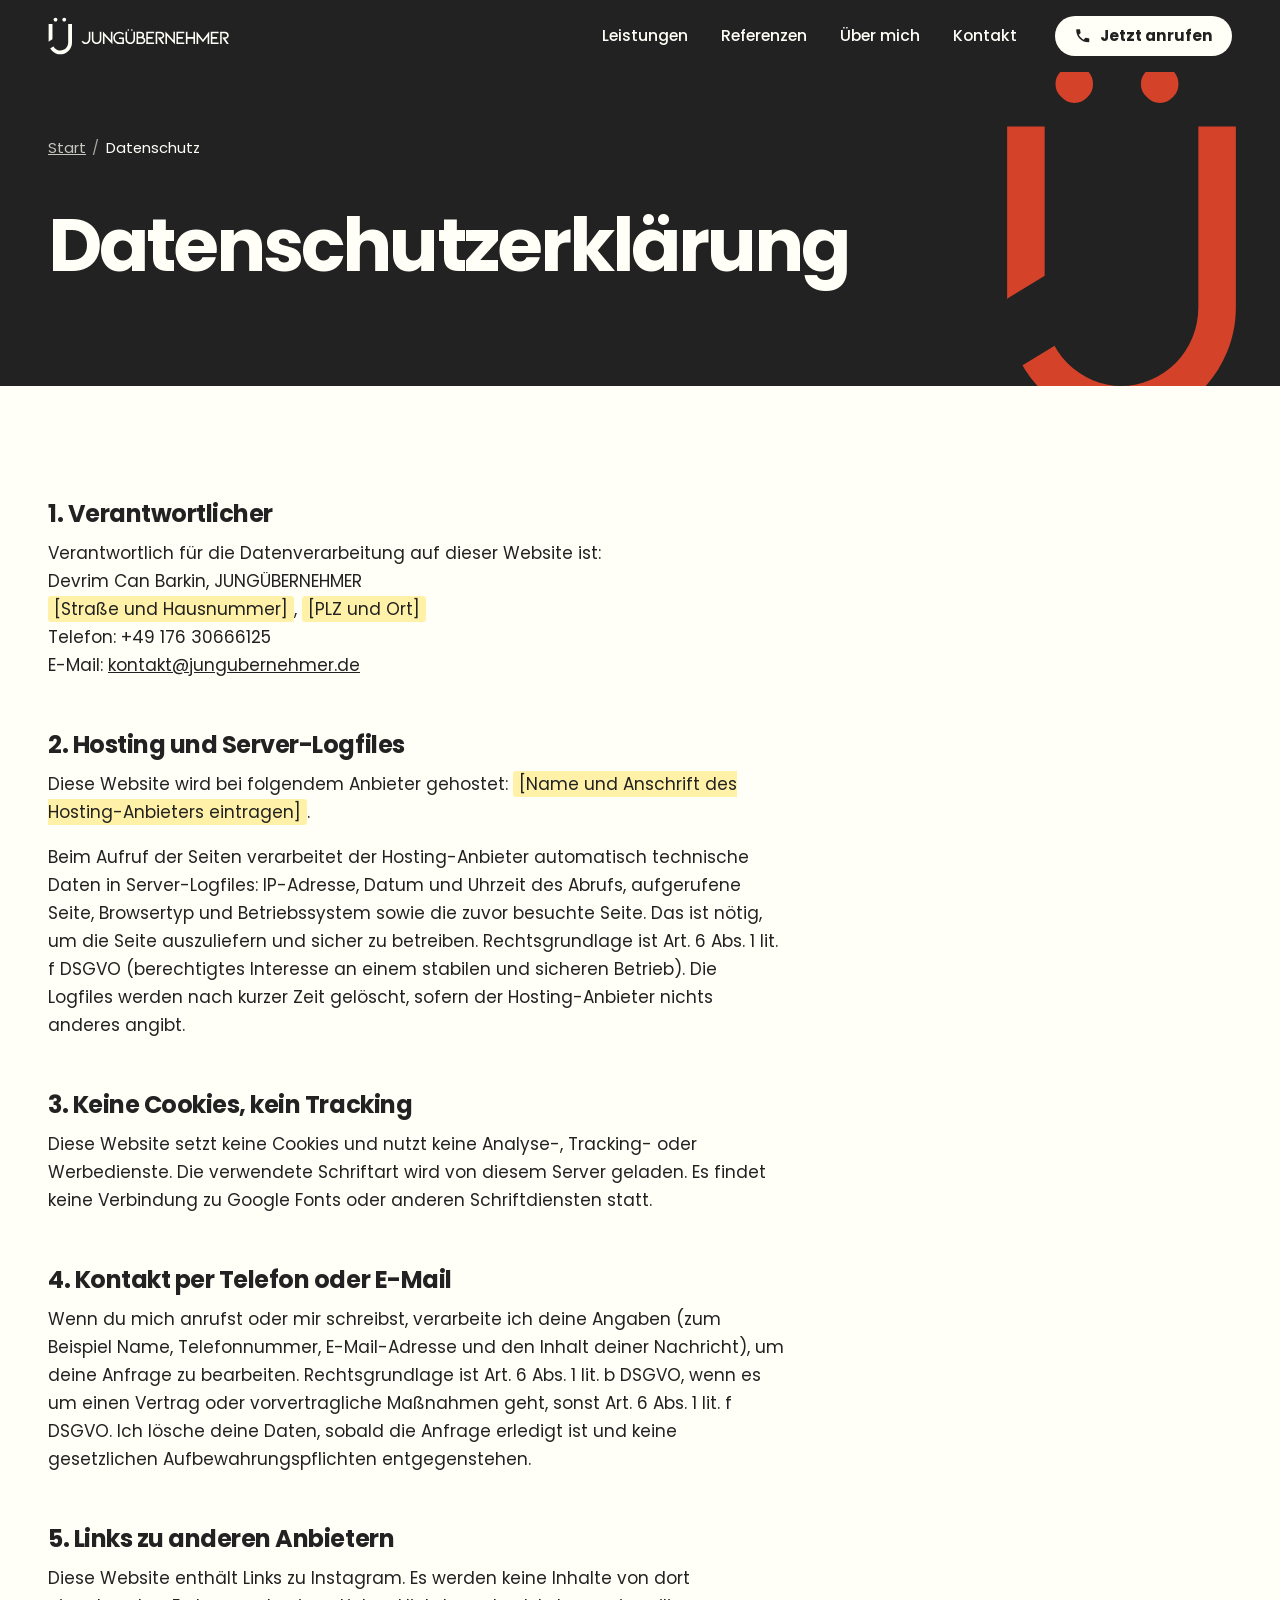
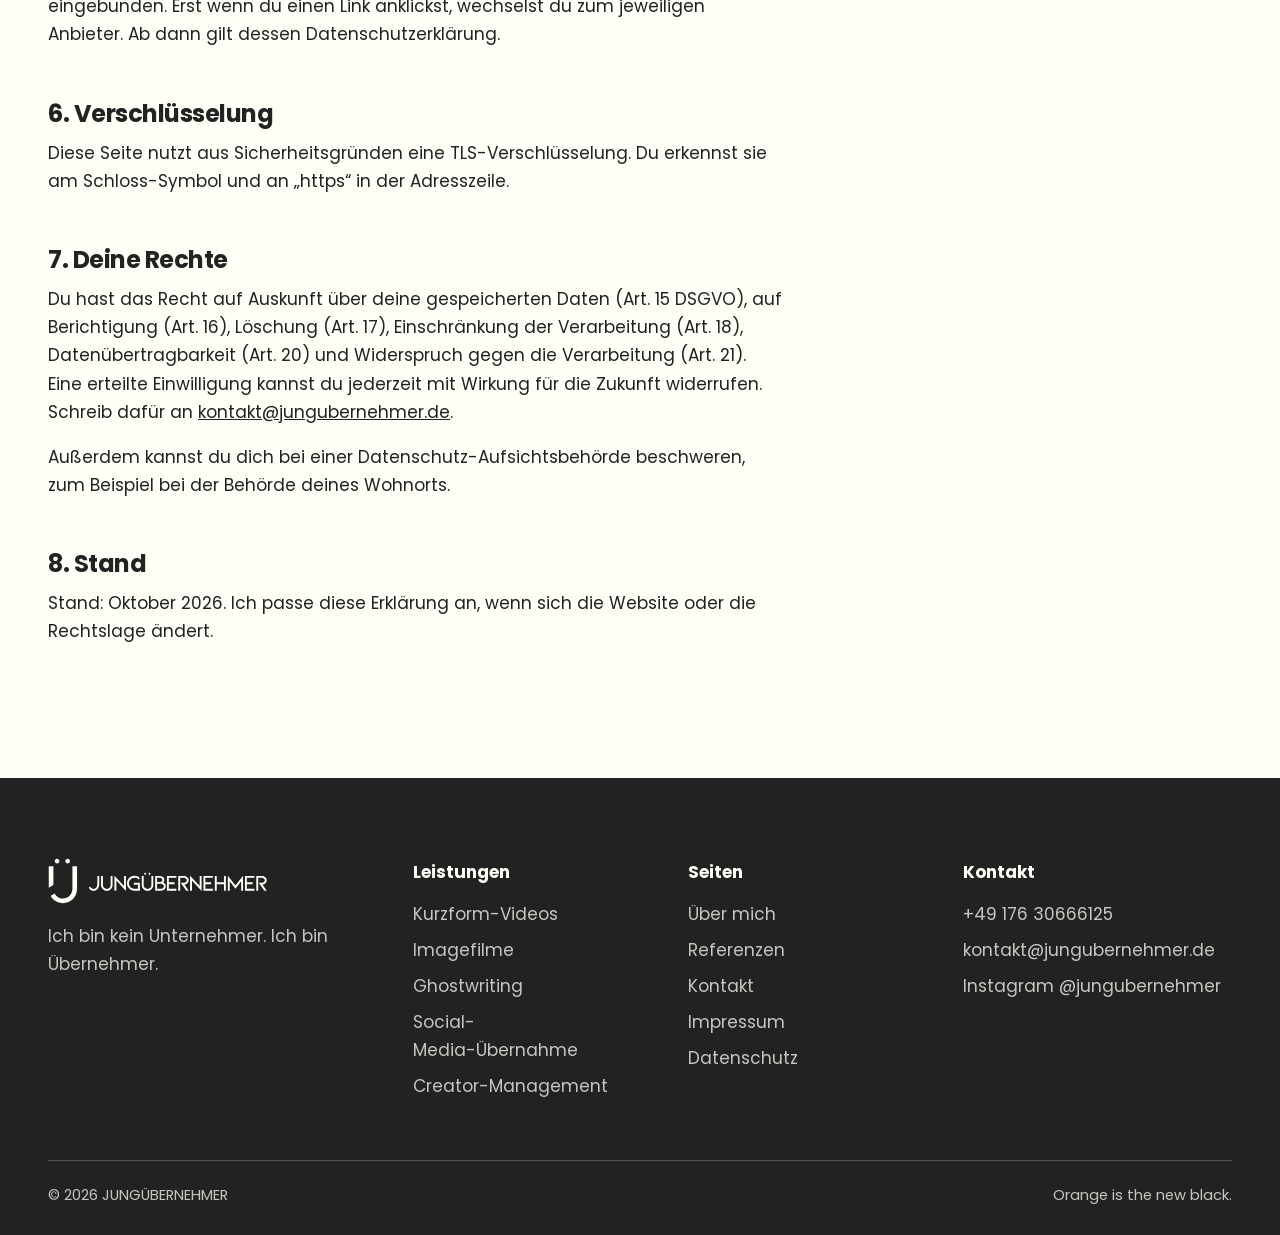
==== datenschutz/index.html @ 64e669a4 "Add files via upload" ====
<!doctype html>
<html lang="de">
<head>
<meta charset="utf-8">
<meta name="viewport" content="width=device-width, initial-scale=1">
<title>Datenschutzerklärung | JUNGÜBERNEHMER</title>
<meta name="description" content="Datenschutzerklärung von JUNGÜBERNEHMER: keine Cookies, kein Tracking, Schriften lokal gehostet. So gehe ich mit deinen Daten um.">
<meta name="robots" content="index, follow, max-image-preview:large">
<link rel="canonical" href="https://jungubernehmer.de/datenschutz/">
<meta name="theme-color" content="#d4422a">
<link rel="icon" href="/favicon.svg" type="image/svg+xml">
<link rel="icon" href="/favicon.ico" sizes="32x32">
<link rel="apple-touch-icon" href="/apple-touch-icon.png">
<link rel="manifest" href="/site.webmanifest">
<link rel="preload" href="/assets/fonts/poppins-700.woff" as="font" type="font/woff" crossorigin>
<link rel="preload" href="/assets/fonts/poppins-400.woff" as="font" type="font/woff" crossorigin>
<link rel="stylesheet" href="/assets/css/style.css">
<meta property="og:type" content="website">
<meta property="og:site_name" content="JUNGÜBERNEHMER">
<meta property="og:locale" content="de_DE">
<meta property="og:title" content="Datenschutzerklärung | JUNGÜBERNEHMER">
<meta property="og:description" content="Datenschutzerklärung von JUNGÜBERNEHMER: keine Cookies, kein Tracking, Schriften lokal gehostet. So gehe ich mit deinen Daten um.">
<meta property="og:url" content="https://jungubernehmer.de/datenschutz/">
<meta property="og:image" content="https://jungubernehmer.de/assets/img/og-image.jpg">
<meta property="og:image:type" content="image/jpeg">
<meta property="og:image:width" content="1200">
<meta property="og:image:height" content="630">
<meta property="og:image:alt" content="JUNGÜBERNEHMER: Ich bin kein Unternehmer. Ich bin Übernehmer.">
<meta name="twitter:card" content="summary_large_image">
<meta name="twitter:title" content="Datenschutzerklärung | JUNGÜBERNEHMER">
<meta name="twitter:description" content="Datenschutzerklärung von JUNGÜBERNEHMER: keine Cookies, kein Tracking, Schriften lokal gehostet. So gehe ich mit deinen Daten um.">
<meta name="twitter:image" content="https://jungubernehmer.de/assets/img/og-image.jpg">
<script type="application/ld+json">
{
  "@context": "https://schema.org",
  "@graph": [
    {
      "@type": "Organization",
      "@id": "https://jungubernehmer.de/#organization",
      "name": "JUNGÜBERNEHMER",
      "url": "https://jungubernehmer.de/",
      "logo": {
        "@type": "ImageObject",
        "url": "https://jungubernehmer.de/icon-512.png",
        "width": 512,
        "height": 512
      },
      "image": "https://jungubernehmer.de/assets/img/og-image.jpg",
      "email": "kontakt@jungubernehmer.de",
      "telephone": "+4917630666125",
      "slogan": "Ich bin kein Unternehmer, ich bin Übernehmer.",
      "description": "Kurzform-Videos, Imagefilme, Ghostwriting, Social-Media-Betreuung und Creator-Management für Unternehmen und Personen.",
      "founder": {
        "@id": "https://jungubernehmer.de/#founder"
      },
      "sameAs": [
        "https://www.instagram.com/jungubernehmer/"
      ],
      "areaServed": {
        "@type": "Country",
        "name": "Deutschland"
      },
      "contactPoint": {
        "@type": "ContactPoint",
        "contactType": "customer service",
        "telephone": "+4917630666125",
        "email": "kontakt@jungubernehmer.de",
        "availableLanguage": "German"
      }
    },
    {
      "@type": "Person",
      "@id": "https://jungubernehmer.de/#founder",
      "name": "Devrim Can Barkin",
      "jobTitle": "Gründer",
      "image": "https://jungubernehmer.de/assets/img/portrait-1040.jpg",
      "worksFor": {
        "@id": "https://jungubernehmer.de/#organization"
      }
    },
    {
      "@type": "WebSite",
      "@id": "https://jungubernehmer.de/#website",
      "url": "https://jungubernehmer.de/",
      "name": "JUNGÜBERNEHMER",
      "inLanguage": "de-DE",
      "publisher": {
        "@id": "https://jungubernehmer.de/#organization"
      }
    },
    {
      "@type": "BreadcrumbList",
      "@id": "https://jungubernehmer.de/datenschutz/#breadcrumb",
      "itemListElement": [
        {
          "@type": "ListItem",
          "position": 1,
          "name": "Start",
          "item": "https://jungubernehmer.de/"
        },
        {
          "@type": "ListItem",
          "position": 2,
          "name": "Datenschutz",
          "item": "https://jungubernehmer.de/datenschutz/"
        }
      ]
    },
    {
      "@type": "WebPage",
      "@id": "https://jungubernehmer.de/datenschutz/#webpage",
      "url": "https://jungubernehmer.de/datenschutz/",
      "name": "Datenschutzerklärung | JUNGÜBERNEHMER",
      "description": "Datenschutzerklärung von JUNGÜBERNEHMER: keine Cookies, kein Tracking, Schriften lokal gehostet. So gehe ich mit deinen Daten um.",
      "inLanguage": "de-DE",
      "isPartOf": {
        "@id": "https://jungubernehmer.de/#website"
      },
      "about": {
        "@id": "https://jungubernehmer.de/#organization"
      },
      "dateModified": "2026-10-25",
      "breadcrumb": {
        "@id": "https://jungubernehmer.de/datenschutz/#breadcrumb"
      }
    }
  ]
}
</script>
</head>
<body>
<a class="skip" href="#inhalt">Zum Inhalt springen</a>
<header class="site-header">
  <div class="wrap">
    <a class="brand" href="/" aria-label="JUNGÜBERNEHMER, zur Startseite"><img src="/assets/logo/logo-h-light.svg" width="191" height="40" alt="JUNGÜBERNEHMER"></a>
    <nav class="nav" id="hauptnavigation" aria-label="Hauptnavigation"><a href="/leistungen/">Leistungen</a><a href="/referenzen/">Referenzen</a><a href="/ueber-mich/">Über mich</a><a href="/kontakt/">Kontakt</a></nav>
    <div class="header-actions">
      <a class="btn btn--light btn--small" href="tel:+4917630666125" aria-label="Jetzt anrufen: +49 176 30666125"><svg viewBox="0 0 24 24" aria-hidden="true" focusable="false"><path d="M6.62 10.79c1.44 2.83 3.76 5.14 6.59 6.59l2.2-2.2c.27-.27.67-.36 1.02-.24 1.12.37 2.33.57 3.57.57.55 0 1 .45 1 1V20c0 .55-.45 1-1 1-9.39 0-17-7.61-17-17 0-.55.45-1 1-1h3.5c.55 0 1 .45 1 1 0 1.25.2 2.45.57 3.57.11.35.03.74-.25 1.02l-2.2 2.2z"/></svg><span>Jetzt anrufen</span></a>
      <button class="menu-toggle" type="button" aria-expanded="false" aria-controls="hauptnavigation">Menü</button>
    </div>
  </div>
</header>
<main id="inhalt">

<section class="page-hero">
  <img class="page-hero__mark" src="/assets/logo/mark-orange.svg" alt="" width="412" height="634">
  <div class="wrap">
    <nav class="crumbs" aria-label="Brotkrumen"><ol><li><a href="/">Start</a></li><li aria-current="page">Datenschutz</li></ol></nav>
    <h1>Datenschutzerklärung</h1>
    
    
  </div>
</section>
<section class="section">
  <div class="wrap">
    <div class="prose">
      <h2>1. Verantwortlicher</h2>
      <p>Verantwortlich für die Datenverarbeitung auf dieser Website ist:<br>Devrim Can Barkin, JUNGÜBERNEHMER<br><span class="platzhalter">[Straße und Hausnummer]</span>, <span class="platzhalter">[PLZ und Ort]</span><br>Telefon: +49 176 30666125<br>E-Mail: <a href="mailto:kontakt@jungubernehmer.de">kontakt@jungubernehmer.de</a></p>

      <h2>2. Hosting und Server-Logfiles</h2>
      <p>Diese Website wird bei folgendem Anbieter gehostet: <span class="platzhalter">[Name und Anschrift des Hosting-Anbieters eintragen]</span>.</p>
      <p>Beim Aufruf der Seiten verarbeitet der Hosting-Anbieter automatisch technische Daten in Server-Logfiles: IP-Adresse, Datum und Uhrzeit des Abrufs, aufgerufene Seite, Browsertyp und Betriebssystem sowie die zuvor besuchte Seite. Das ist nötig, um die Seite auszuliefern und sicher zu betreiben. Rechtsgrundlage ist Art. 6 Abs. 1 lit. f DSGVO (berechtigtes Interesse an einem stabilen und sicheren Betrieb). Die Logfiles werden nach kurzer Zeit gelöscht, sofern der Hosting-Anbieter nichts anderes angibt.</p>

      <h2>3. Keine Cookies, kein Tracking</h2>
      <p>Diese Website setzt keine Cookies und nutzt keine Analyse-, Tracking- oder Werbedienste. Die verwendete Schriftart wird von diesem Server geladen. Es findet keine Verbindung zu Google Fonts oder anderen Schriftdiensten statt.</p>

      <h2>4. Kontakt per Telefon oder E-Mail</h2>
      <p>Wenn du mich anrufst oder mir schreibst, verarbeite ich deine Angaben (zum Beispiel Name, Telefonnummer, E-Mail-Adresse und den Inhalt deiner Nachricht), um deine Anfrage zu bearbeiten. Rechtsgrundlage ist Art. 6 Abs. 1 lit. b DSGVO, wenn es um einen Vertrag oder vorvertragliche Maßnahmen geht, sonst Art. 6 Abs. 1 lit. f DSGVO. Ich lösche deine Daten, sobald die Anfrage erledigt ist und keine gesetzlichen Aufbewahrungspflichten entgegenstehen.</p>

      <h2>5. Links zu anderen Anbietern</h2>
      <p>Diese Website enthält Links zu Instagram. Es werden keine Inhalte von dort eingebunden. Erst wenn du einen Link anklickst, wechselst du zum jeweiligen Anbieter. Ab dann gilt dessen Datenschutzerklärung.</p>

      <h2>6. Verschlüsselung</h2>
      <p>Diese Seite nutzt aus Sicherheitsgründen eine TLS-Verschlüsselung. Du erkennst sie am Schloss-Symbol und an „https“ in der Adresszeile.</p>

      <h2>7. Deine Rechte</h2>
      <p>Du hast das Recht auf Auskunft über deine gespeicherten Daten (Art. 15 DSGVO), auf Berichtigung (Art. 16), Löschung (Art. 17), Einschränkung der Verarbeitung (Art. 18), Datenübertragbarkeit (Art. 20) und Widerspruch gegen die Verarbeitung (Art. 21). Eine erteilte Einwilligung kannst du jederzeit mit Wirkung für die Zukunft widerrufen. Schreib dafür an <a href="mailto:kontakt@jungubernehmer.de">kontakt@jungubernehmer.de</a>.</p>
      <p>Außerdem kannst du dich bei einer Datenschutz-Aufsichtsbehörde beschweren, zum Beispiel bei der Behörde deines Wohnorts.</p>

      <h2>8. Stand</h2>
      <p>Stand: Oktober 2026. Ich passe diese Erklärung an, wenn sich die Website oder die Rechtslage ändert.</p>
    </div>
  </div>
</section>

</main>
<footer class="site-footer">
  <div class="wrap">
    <div class="footer-grid">
      <div class="footer-brand">
        <img src="/assets/logo/logo-h-light.svg" width="220" height="46" alt="JUNGÜBERNEHMER" loading="lazy">
        <p>Ich bin kein Unternehmer. Ich bin Übernehmer.</p>
      </div>
      <nav aria-label="Leistungen">
        <p class="footer-title">Leistungen</p>
        <ul><li><a href="/leistungen/kurzform-videos/">Kurzform-Videos</a></li><li><a href="/leistungen/imagefilme/">Imagefilme</a></li><li><a href="/leistungen/ghostwriting/">Ghostwriting</a></li><li><a href="/leistungen/social-media-uebernahme/">Social-Media-Übernahme</a></li><li><a href="/leistungen/creator-management/">Creator-Management</a></li></ul>
      </nav>
      <nav aria-label="Seiten">
        <p class="footer-title">Seiten</p>
        <ul>
          <li><a href="/ueber-mich/">Über mich</a></li>
          <li><a href="/referenzen/">Referenzen</a></li>
          <li><a href="/kontakt/">Kontakt</a></li>
          <li><a href="/impressum/">Impressum</a></li>
          <li><a href="/datenschutz/">Datenschutz</a></li>
        </ul>
      </nav>
      <div>
        <p class="footer-title">Kontakt</p>
        <ul>
          <li><a href="tel:+4917630666125">+49 176 30666125</a></li>
          <li><a href="mailto:kontakt@jungubernehmer.de">kontakt@jungubernehmer.de</a></li>
          <li><a href="https://www.instagram.com/jungubernehmer/" rel="noopener">Instagram @jungubernehmer</a></li>
        </ul>
      </div>
    </div>
    <div class="footer-bottom">
      <p>© 2026 JUNGÜBERNEHMER</p>
      <p>Orange is the new black.</p>
    </div>
  </div>
</footer>
<script src="/assets/js/main.js" defer></script>
</body>
</html>
---- assets/css/style.css ----
/* JUNGÜBERNEHMER – Stylesheet
   Schrift: Poppins (selbst gehostet, keine Verbindung zu Google).
   Farben: Orange #d4422a, Tinte #222222, Papier #fffff7.
   Kontrast-Hinweis: Orange und Tinte erreichen nur ca. 3,5:1. Deshalb steht auf Orange
   ausschließlich große Schrift (ab 24 px bzw. fett ab 19 px). Kleiner Text steht auf Papier oder Tinte. */

@font-face { font-family: "Poppins"; font-weight: 400; font-style: normal; font-display: swap;
  src: url("../fonts/poppins-400.woff") format("woff"); }
@font-face { font-family: "Poppins"; font-weight: 500; font-style: normal; font-display: swap;
  src: url("../fonts/poppins-500.woff") format("woff"); }
@font-face { font-family: "Poppins"; font-weight: 700; font-style: normal; font-display: swap;
  src: url("../fonts/poppins-700.woff") format("woff"); }

:root {
  --orange: #d4422a;
  --ink: #222222;
  --paper: #fffff7;
  --paper-dim: rgba(255, 255, 247, 0.74);
  --line: rgba(34, 34, 34, 0.2);
  --line-light: rgba(255, 255, 247, 0.22);
  --wrap: 1200px;
  --gutter: clamp(20px, 5vw, 48px);
  --font: "Poppins", system-ui, -apple-system, "Segoe UI", Roboto, Arial, sans-serif;
  --focus: #222222;
}

*, *::before, *::after { box-sizing: border-box; }

html { -webkit-text-size-adjust: 100%; scroll-behavior: smooth; scroll-padding-top: 96px; }

body {
  margin: 0;
  font-family: var(--font);
  font-size: 1.0625rem;
  line-height: 1.65;
  color: var(--ink);
  background: var(--paper);
  -webkit-font-smoothing: antialiased;
  text-rendering: optimizeLegibility;
}

img, svg { display: block; max-width: 100%; height: auto; }
a { color: inherit; }
main { display: block; }

h1, h2, h3 { margin: 0; font-weight: 700; text-wrap: balance; }
h2 { font-size: clamp(1.9rem, 4.2vw, 3.25rem); line-height: 1.08; letter-spacing: -0.03em; }
h3 { font-size: 1.25rem; line-height: 1.3; letter-spacing: -0.01em; }
p { margin: 0 0 1em; max-width: 62ch; }
ul, ol { margin: 0; padding: 0; }

:focus-visible { outline: 3px solid var(--focus); outline-offset: 3px; }
.site-header, .site-footer, .section--ink, .page-hero { --focus: var(--paper); }

.wrap { width: 100%; max-width: calc(var(--wrap) + 2 * var(--gutter)); margin-inline: auto; padding-inline: var(--gutter); }

.skip { position: absolute; left: 12px; top: -80px; z-index: 100; padding: 0.7em 1.1em; background: var(--paper);
  color: var(--ink); font-weight: 700; border-radius: 999px; }
.skip:focus { top: 12px; }

/* ---------- Buttons ---------- */
.btn { display: inline-flex; align-items: center; gap: 0.6em; padding: 0.9em 1.6em; border: 2px solid transparent;
  border-radius: 999px; font-family: inherit; font-size: 1rem; font-weight: 700; line-height: 1.2; text-decoration: none;
  cursor: pointer; transition: background-color 0.2s, color 0.2s, border-color 0.2s; }
.btn svg { width: 1.15em; height: 1.15em; fill: currentColor; flex: none; }
.btn--ink { background: var(--ink); color: var(--paper); }
.btn--ink:hover { background: #000; }
.btn--light { background: var(--paper); color: var(--ink); }
.btn--light:hover { background: #fff; }
.btn--line { border-color: var(--paper); color: var(--paper); }
.btn--line:hover { background: var(--paper); color: var(--ink); }
.btn--small { padding: 0.6em 1.1em; font-size: 0.95rem; }
.actions { display: flex; flex-wrap: wrap; gap: 12px; margin: 0; }

/* ---------- Kopfzeile ---------- */
.site-header { position: sticky; top: 0; z-index: 50; background: var(--ink); color: var(--paper); }
.site-header .wrap { position: relative; display: flex; align-items: center; gap: 24px; min-height: 72px; }
.brand { display: block; line-height: 0; }
.brand img { height: 38px; width: auto; }
.nav { display: flex; align-items: center; gap: 4px; margin-left: auto; }
.nav a { padding: 0.5rem 0.9rem; border-radius: 999px; font-size: 0.98rem; font-weight: 500; text-decoration: none; }
.nav a:hover { background: rgba(255, 255, 247, 0.12); }
.nav a[aria-current="page"] { box-shadow: inset 0 -3px 0 var(--orange); border-radius: 0; }
.header-actions { display: flex; align-items: center; gap: 10px; }
.menu-toggle { display: none; padding: 0.55em 1.1em; border: 2px solid var(--paper); border-radius: 999px; background: none;
  color: var(--paper); font: 700 0.95rem/1.2 var(--font); cursor: pointer; }

/* ---------- Start: Hero ---------- */
.hero { background: var(--orange); color: var(--ink); overflow: hidden; }
.hero .wrap { display: grid; grid-template-columns: minmax(0, 1.15fr) minmax(0, 0.85fr); gap: clamp(28px, 5vw, 72px);
  align-items: center; padding-block: clamp(48px, 8vw, 112px); }
.hero h1 { font-size: 1rem; line-height: 1; }
.hero__a { display: block; font-size: clamp(1.5rem, 3.4vw, 2.5rem); font-weight: 700; letter-spacing: -0.02em; line-height: 1.15; }
.hero__b { display: block; margin-top: 0.18em; color: var(--paper); font-size: clamp(2.7rem, 7.2vw, 5.8rem);
  letter-spacing: -0.045em; line-height: 0.96; font-weight: 700; }
.hero__lead { max-width: 28em; margin: clamp(22px, 3vw, 34px) 0 clamp(26px, 3.4vw, 38px); font-size: 1.5rem; font-weight: 500; line-height: 1.4; }

/* Foto in U-Form mit zwei Punkten: das Ü aus dem Logo */
.u { --d: clamp(30px, 4.4vw, 50px); position: relative; justify-self: end; width: min(100%, 430px); padding-top: calc(var(--d) + clamp(14px, 2vw, 24px)); }
.u::before, .u::after { content: ""; position: absolute; top: 0; width: var(--d); height: var(--d); border-radius: 50%; background: var(--ink); }
.u::before { left: calc(30% - var(--d) / 2); }
.u::after { left: calc(70% - var(--d) / 2); }
.u picture, .u img { display: block; width: 100%; }
.u img { aspect-ratio: 4 / 5; object-fit: cover; object-position: 50% 8%; border-radius: 0 0 999px 999px; background: #c9ccd0; }

/* Einmaliger Einstieg: Augen fallen, Foto fährt hoch */
@media (prefers-reduced-motion: no-preference) {
  .u::before, .u::after { animation: drop 0.7s cubic-bezier(0.3, 1.4, 0.5, 1) both; }
  .u::after { animation-delay: 0.12s; }
  .u img { animation: rise 0.9s 0.25s cubic-bezier(0.2, 0.8, 0.2, 1) both; }
}
@keyframes drop { from { transform: translateY(-260%); opacity: 0; } 40% { opacity: 1; } to { transform: none; opacity: 1; } }
@keyframes rise { from { clip-path: inset(100% 0 0 0); } to { clip-path: inset(0); } }

/* ---------- Abschnitte ---------- */
.section { padding-block: clamp(64px, 9vw, 120px); }
.section--ink { background: var(--ink); color: var(--paper); }
.section--orange { background: var(--orange); color: var(--ink); }
.section--line { border-top: 1px solid var(--line); }
.section__head { max-width: 46rem; margin-bottom: clamp(32px, 5vw, 56px); }
.section__head p { margin: 1em 0 0; font-size: 1.15rem; }
.lead { max-width: 36em; font-size: clamp(1.15rem, 2vw, 1.4rem); font-weight: 500; line-height: 1.5; }

/* Leistungs-Zeilen */
.rows { list-style: none; border-bottom: 1px solid var(--line); }
.row { display: grid; grid-template-columns: auto minmax(0, 1.1fr) minmax(0, 1fr); align-items: center;
  gap: clamp(12px, 3vw, 40px); padding: clamp(22px, 3vw, 34px) clamp(8px, 1.5vw, 20px); border-top: 1px solid var(--line);
  text-decoration: none; transition: background-color 0.2s, color 0.2s; }
.row::before { content: ""; width: 14px; height: 14px; border-radius: 50%; background: var(--orange); transition: transform 0.25s; }
.row__title { font-size: clamp(1.5rem, 3.2vw, 2.5rem); line-height: 1.1; letter-spacing: -0.025em; }
.row__text { margin: 0; max-width: 34em; }
a.row:hover, a.row:focus-visible { background: var(--ink); color: var(--paper); --focus: var(--paper); }
a.row:hover::before, a.row:focus-visible::before { transform: scale(1.7); }
.section--ink .rows, .section--ink .row { border-color: var(--line-light); }

/* Zwei Spalten: Unternehmen und Personen */
.split { display: grid; grid-template-columns: 1fr 1fr; gap: clamp(28px, 5vw, 72px); }
.split > div + div { padding-left: clamp(28px, 5vw, 72px); border-left: 1px solid var(--line); }
.split h3 { margin-bottom: 0.6em; font-size: clamp(1.4rem, 2.4vw, 1.9rem); letter-spacing: -0.02em; }
.split p { margin: 0; }

/* Manifest */
.manifest h2 { max-width: 14em; font-size: clamp(2.2rem, 5.6vw, 4.6rem); line-height: 1.02; letter-spacing: -0.04em; }
.manifest__text { max-width: 36em; margin: clamp(22px, 3vw, 34px) 0 0; font-size: 1.2rem; color: var(--paper-dim); }
.statements { display: grid; grid-template-columns: repeat(3, 1fr); gap: clamp(24px, 4vw, 56px); margin-top: clamp(40px, 6vw, 80px);
  padding-top: clamp(24px, 3vw, 36px); border-top: 1px solid var(--line-light); }
.statements h3 { margin-bottom: 0.5em; }
.statements p { margin: 0; color: var(--paper-dim); }

/* Ablauf (echte Reihenfolge, deshalb nummeriert) */
.steps { display: grid; grid-template-columns: repeat(4, 1fr); gap: clamp(20px, 3vw, 40px); list-style: none; counter-reset: step; }
.steps li { counter-increment: step; padding-top: 20px; border-top: 3px solid var(--ink); }
.steps li::before { content: counter(step); display: block; margin-bottom: 14px; font-size: 4rem; font-weight: 700; line-height: 1; color: var(--orange); }
.steps h3 { margin-bottom: 0.4em; }
.steps p { margin: 0; }

/* Schluss-Aufruf */
.cta h2 { max-width: 13em; font-size: clamp(2rem, 5.4vw, 4.4rem); line-height: 1.02; letter-spacing: -0.04em; }
.cta h2 span { display: block; }
.cta__b { color: var(--paper); }
.cta .actions { margin-top: clamp(26px, 4vw, 44px); }

/* ---------- Unterseiten ---------- */
.page-hero { position: relative; overflow: hidden; background: var(--ink); color: var(--paper);
  padding-block: clamp(36px, 5vw, 64px) clamp(56px, 8vw, 104px); }
.page-hero .wrap { position: relative; z-index: 1; }
.page-hero h1 { max-width: 13em; font-size: clamp(2.3rem, 6vw, 4.6rem); line-height: 1.02; letter-spacing: -0.04em; }
.page-hero .lead { margin: clamp(18px, 2.4vw, 28px) 0 clamp(24px, 3vw, 36px); }
.page-hero__mark { position: absolute; right: clamp(-40px, 3vw, 64px); bottom: -14%; z-index: 0; height: 118%; width: auto; }
.crumbs ol { display: flex; flex-wrap: wrap; gap: 0.4rem; margin: 0 0 clamp(28px, 4vw, 48px); padding: 0; list-style: none; font-size: 0.92rem; color: var(--paper-dim); }
.crumbs li + li::before { content: "/"; margin-right: 0.4rem; opacity: 0.6; }
.crumbs a:hover { color: var(--paper); }
.crumbs [aria-current] { color: var(--paper); }

.two-col { display: grid; grid-template-columns: minmax(0, 0.8fr) minmax(0, 1.2fr); gap: clamp(24px, 6vw, 96px); align-items: start; }
.two-col__head { position: sticky; top: 112px; }
.two-col__head p { margin-top: 1em; }
.items { border-bottom: 1px solid var(--line); }
.items > div { padding: 24px 0; border-top: 1px solid var(--line); }
.items h3 { margin-bottom: 0.35em; }
.items p { margin: 0; }

.faq { border-bottom: 1px solid var(--line); }
.faq details { border-top: 1px solid var(--line); }
.faq summary { position: relative; padding: 22px 52px 22px 0; font-size: 1.1rem; font-weight: 700; line-height: 1.35; cursor: pointer; list-style: none; }
.faq summary::-webkit-details-marker { display: none; }
.faq summary::after { content: ""; position: absolute; right: 8px; top: 50%; width: 14px; height: 14px; border-radius: 50%;
  background: var(--orange); transform: translateY(-50%); transition: transform 0.2s; }
.faq details[open] summary::after { transform: translateY(-50%) scale(1.6); }
.faq .answer { padding: 0 0 24px; }
.faq .answer p { margin: 0; }

.about { display: grid; grid-template-columns: minmax(0, 0.8fr) minmax(0, 1.2fr); gap: clamp(32px, 7vw, 104px); align-items: start; }
.about .u { justify-self: start; width: min(100%, 400px); }
.about h2 { margin-bottom: 0.6em; }

/* Rechtstexte */
.prose { max-width: 46rem; }
.prose h2 { margin: 2.2em 0 0.5em; font-size: 1.5rem; letter-spacing: -0.02em; }
.prose h2:first-child { margin-top: 0; }
.prose p, .prose li { max-width: none; }
.prose ul { margin: 0 0 1em; padding-left: 1.2em; }
.platzhalter { padding: 0.05em 0.35em; border-radius: 3px; background: #fff2a8; }

.notfound { min-height: 70vh; display: grid; align-items: center; }
.notfound h1 { max-width: 12em; font-size: clamp(2.4rem, 7vw, 5.4rem); line-height: 1; letter-spacing: -0.045em; }
.notfound p { margin: 1.2em 0 1.8em; font-size: 1.2rem; }

/* ---------- Fußzeile ---------- */
.site-footer { background: var(--ink); color: var(--paper); padding: clamp(48px, 7vw, 80px) 0 28px; }
.footer-grid { display: grid; grid-template-columns: 1.4fr 1fr 1fr 1.2fr; gap: clamp(28px, 4vw, 56px); }
.footer-brand img { height: 46px; width: auto; margin-bottom: 18px; }
.footer-brand p { margin: 0; max-width: 20em; color: var(--paper-dim); }
.footer-title { margin: 0 0 14px; font-weight: 700; }
.site-footer ul { list-style: none; }
.site-footer li + li { margin-top: 8px; }
.site-footer a { color: var(--paper-dim); text-decoration: none; }
.site-footer a:hover { color: var(--paper); text-decoration: underline; text-underline-offset: 3px; }
.footer-bottom { display: flex; flex-wrap: wrap; justify-content: space-between; gap: 8px 24px; margin-top: clamp(36px, 5vw, 60px);
  padding-top: 22px; border-top: 1px solid var(--line-light); font-size: 0.92rem; color: var(--paper-dim); }
.footer-bottom p { margin: 0; max-width: none; }

/* ---------- Mobil ---------- */
@media (max-width: 900px) {
  .menu-toggle { display: inline-flex; }
  .site-header .wrap { min-height: 64px; gap: 12px; }
  .brand img { height: 32px; }
  .header-actions { margin-left: auto; }
  .nav { position: absolute; left: 0; right: 0; top: 100%; display: none; flex-direction: column; align-items: stretch; gap: 0;
    margin: 0; padding: 4px var(--gutter) 24px; background: var(--ink); border-top: 1px solid var(--line-light); }
  .nav[data-open] { display: flex; }
  .nav a { padding: 1rem 0; border-bottom: 1px solid var(--line-light); border-radius: 0; font-size: 1.2rem; }
  .nav a[aria-current="page"] { box-shadow: none; color: var(--paper); font-weight: 700; }

  .hero .wrap { grid-template-columns: 1fr; padding-top: 40px; }
  .u { justify-self: center; width: min(78%, 360px); }
  .about .u { justify-self: start; }

  .row { grid-template-columns: auto minmax(0, 1fr); row-gap: 8px; }
  .row__text { grid-column: 2; }
  .split { grid-template-columns: 1fr; }
  .split > div + div { padding: 28px 0 0; border-left: 0; border-top: 1px solid var(--line); }
  .statements { grid-template-columns: 1fr; }
  .steps { grid-template-columns: 1fr 1fr; }
  .two-col, .about { grid-template-columns: 1fr; }
  .two-col__head { position: static; }
  .page-hero__mark { display: none; }
  .footer-grid { grid-template-columns: 1fr 1fr; }
  .footer-brand { grid-column: 1 / -1; }
}

@media (max-width: 560px) {
  body { font-size: 1rem; }
  .hero__lead { font-size: 1.5rem; }
  .steps { grid-template-columns: 1fr; }
  .footer-grid { grid-template-columns: 1fr; }
  .header-actions .btn span { display: none; }
  .header-actions .btn { padding: 0.65em; }
  .actions .btn { flex: 1 1 100%; justify-content: center; }
}

@media (prefers-reduced-motion: reduce) {
  html { scroll-behavior: auto; }
  * { transition: none !important; }
}
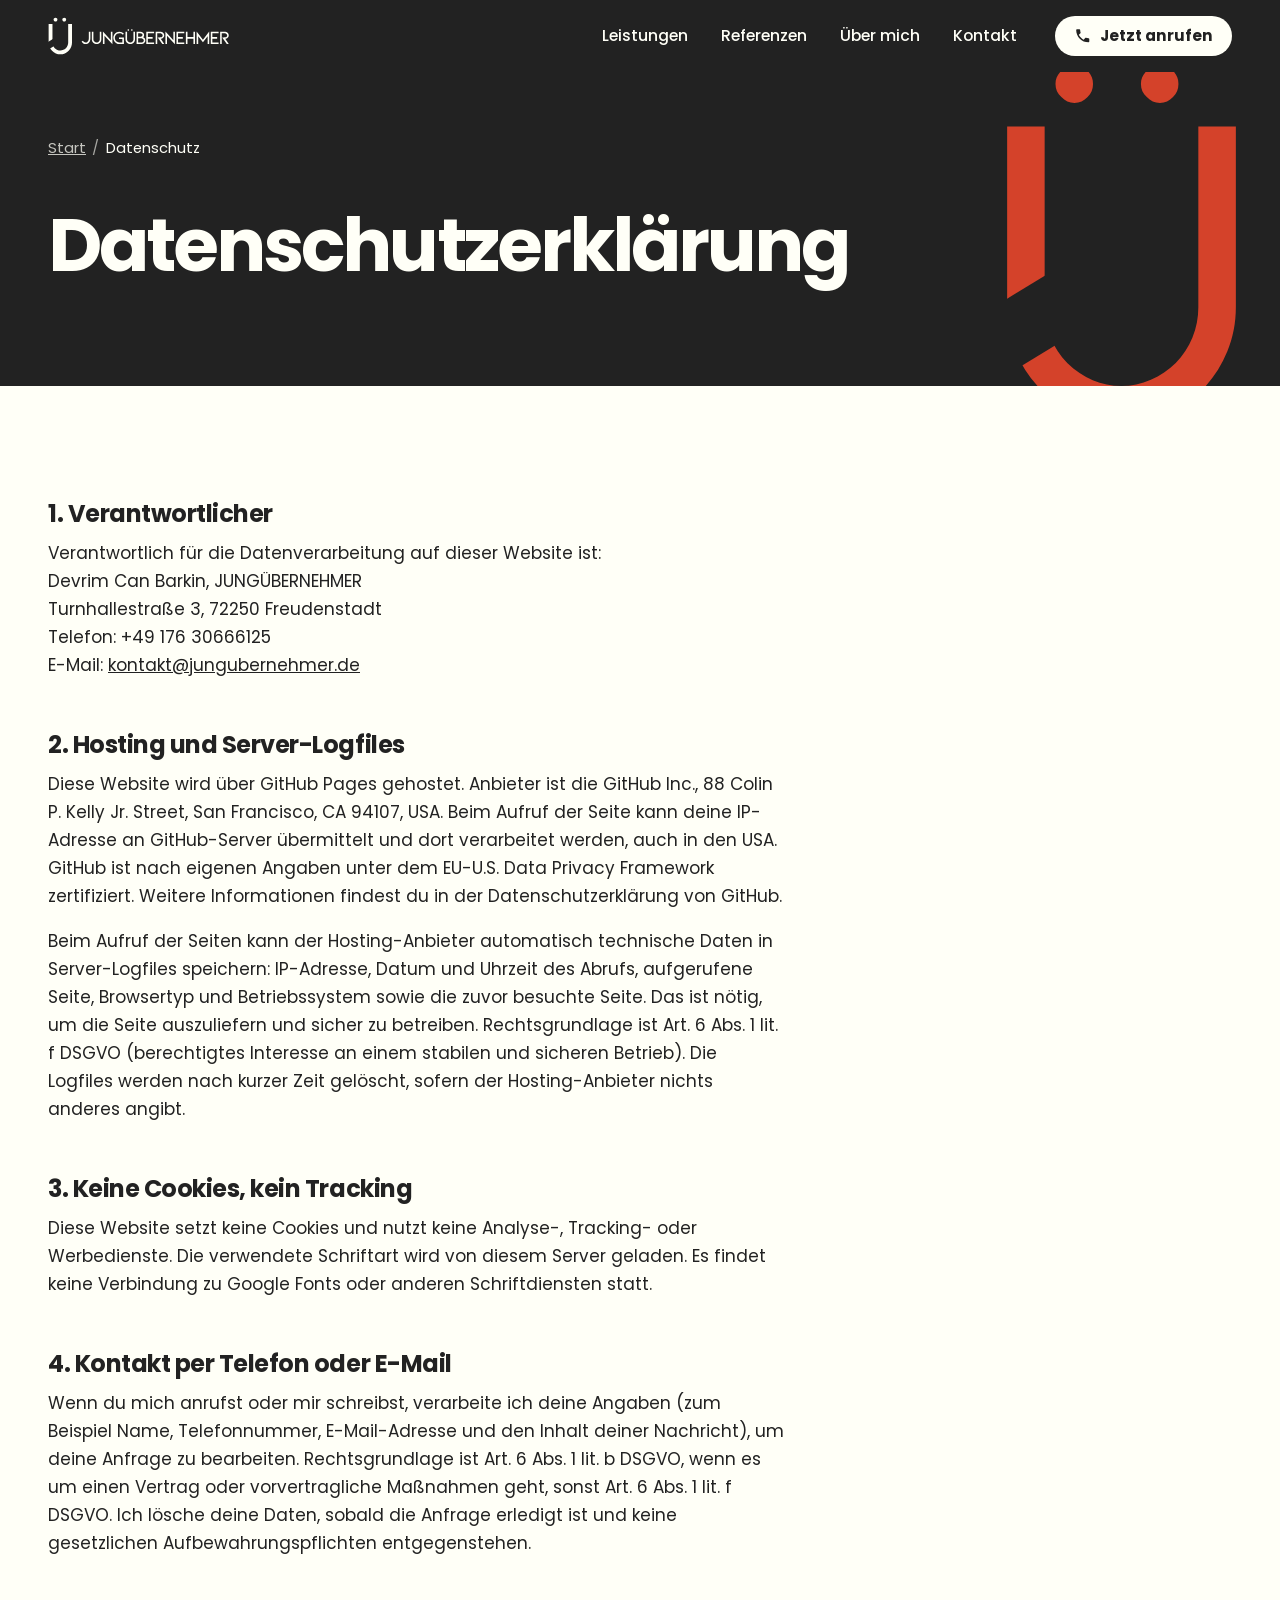
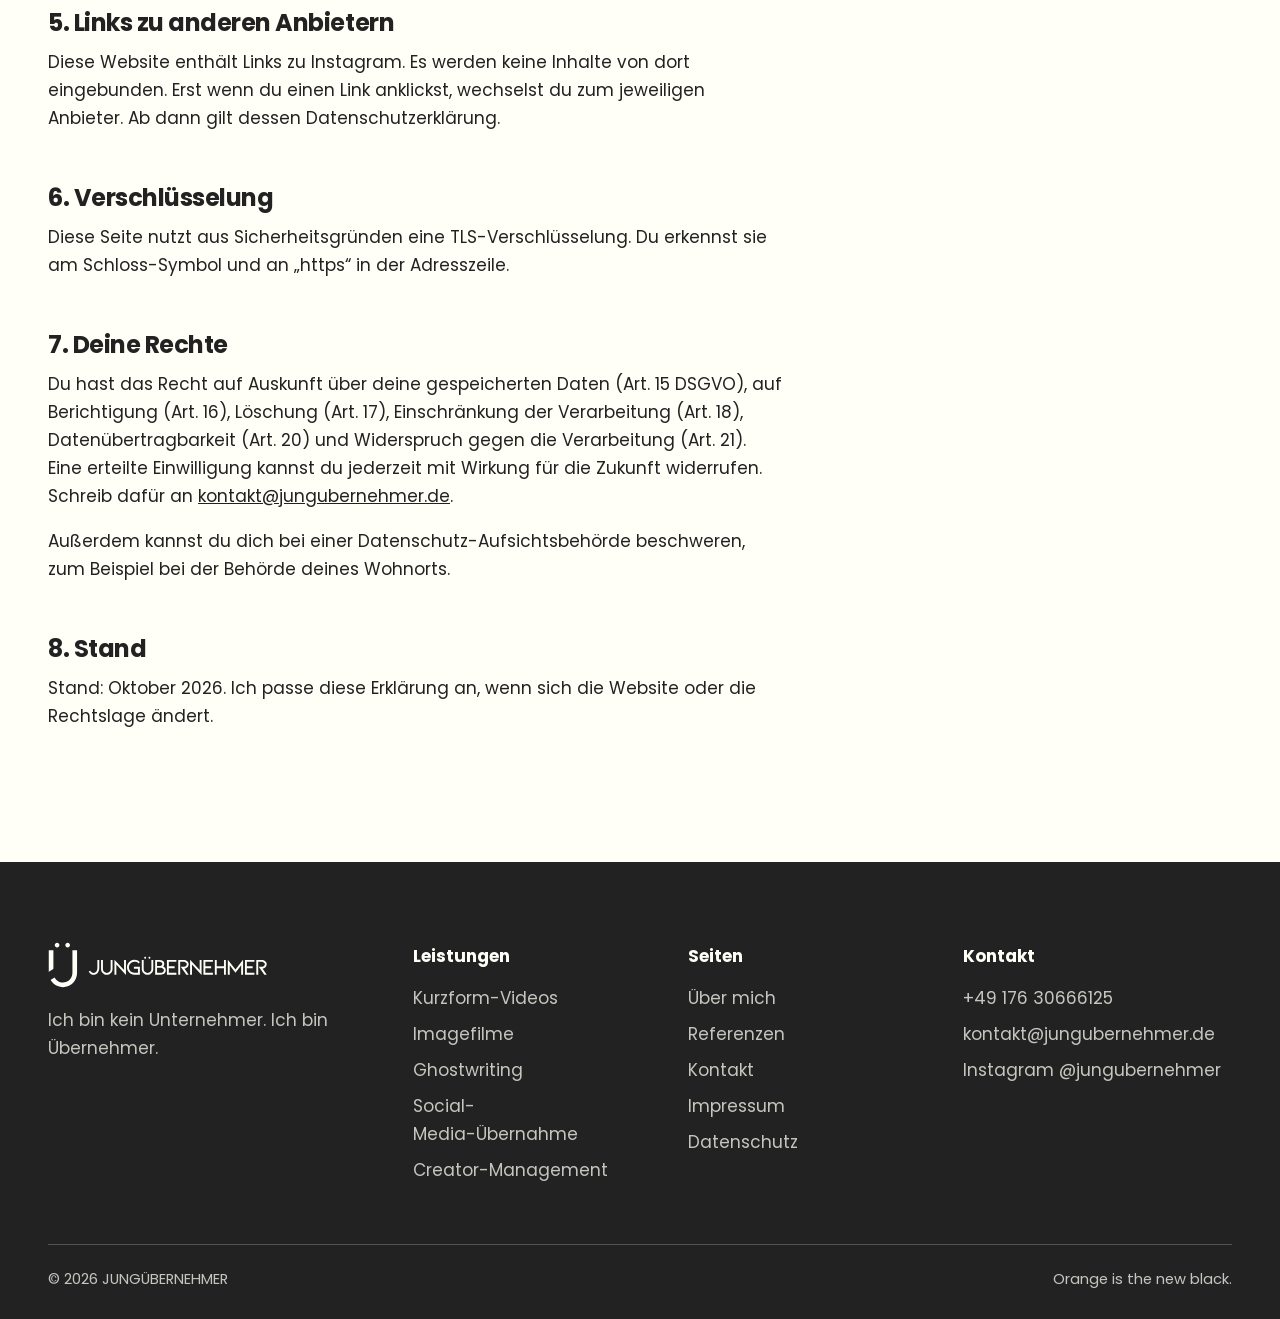
==== commit deaf17d9: "Add files via upload" ====
--- a/datenschutz/index.html
+++ b/datenschutz/index.html
@@ -155,11 +155,11 @@
   <div class="wrap">
     <div class="prose">
       <h2>1. Verantwortlicher</h2>
-      <p>Verantwortlich für die Datenverarbeitung auf dieser Website ist:<br>Devrim Can Barkin, JUNGÜBERNEHMER<br><span class="platzhalter">[Straße und Hausnummer]</span>, <span class="platzhalter">[PLZ und Ort]</span><br>Telefon: +49 176 30666125<br>E-Mail: <a href="mailto:kontakt@jungubernehmer.de">kontakt@jungubernehmer.de</a></p>
+      <p>Verantwortlich für die Datenverarbeitung auf dieser Website ist:<br>Devrim Can Barkin, JUNGÜBERNEHMER<br>Turnhallestraße 3, 72250 Freudenstadt<br>Telefon: +49 176 30666125<br>E-Mail: <a href="mailto:kontakt@jungubernehmer.de">kontakt@jungubernehmer.de</a></p>
 
       <h2>2. Hosting und Server-Logfiles</h2>
-      <p>Diese Website wird bei folgendem Anbieter gehostet: <span class="platzhalter">[Name und Anschrift des Hosting-Anbieters eintragen]</span>.</p>
-      <p>Beim Aufruf der Seiten verarbeitet der Hosting-Anbieter automatisch technische Daten in Server-Logfiles: IP-Adresse, Datum und Uhrzeit des Abrufs, aufgerufene Seite, Browsertyp und Betriebssystem sowie die zuvor besuchte Seite. Das ist nötig, um die Seite auszuliefern und sicher zu betreiben. Rechtsgrundlage ist Art. 6 Abs. 1 lit. f DSGVO (berechtigtes Interesse an einem stabilen und sicheren Betrieb). Die Logfiles werden nach kurzer Zeit gelöscht, sofern der Hosting-Anbieter nichts anderes angibt.</p>
+      <p>Diese Website wird über GitHub Pages gehostet. Anbieter ist die GitHub Inc., 88 Colin P. Kelly Jr. Street, San Francisco, CA 94107, USA. Beim Aufruf der Seite kann deine IP-Adresse an GitHub-Server übermittelt und dort verarbeitet werden, auch in den USA. GitHub ist nach eigenen Angaben unter dem EU-U.S. Data Privacy Framework zertifiziert. Weitere Informationen findest du in der Datenschutzerklärung von GitHub.</p>
+      <p>Beim Aufruf der Seiten kann der Hosting-Anbieter automatisch technische Daten in Server-Logfiles speichern: IP-Adresse, Datum und Uhrzeit des Abrufs, aufgerufene Seite, Browsertyp und Betriebssystem sowie die zuvor besuchte Seite. Das ist nötig, um die Seite auszuliefern und sicher zu betreiben. Rechtsgrundlage ist Art. 6 Abs. 1 lit. f DSGVO (berechtigtes Interesse an einem stabilen und sicheren Betrieb). Die Logfiles werden nach kurzer Zeit gelöscht, sofern der Hosting-Anbieter nichts anderes angibt.</p>
 
       <h2>3. Keine Cookies, kein Tracking</h2>
       <p>Diese Website setzt keine Cookies und nutzt keine Analyse-, Tracking- oder Werbedienste. Die verwendete Schriftart wird von diesem Server geladen. Es findet keine Verbindung zu Google Fonts oder anderen Schriftdiensten statt.</p>
